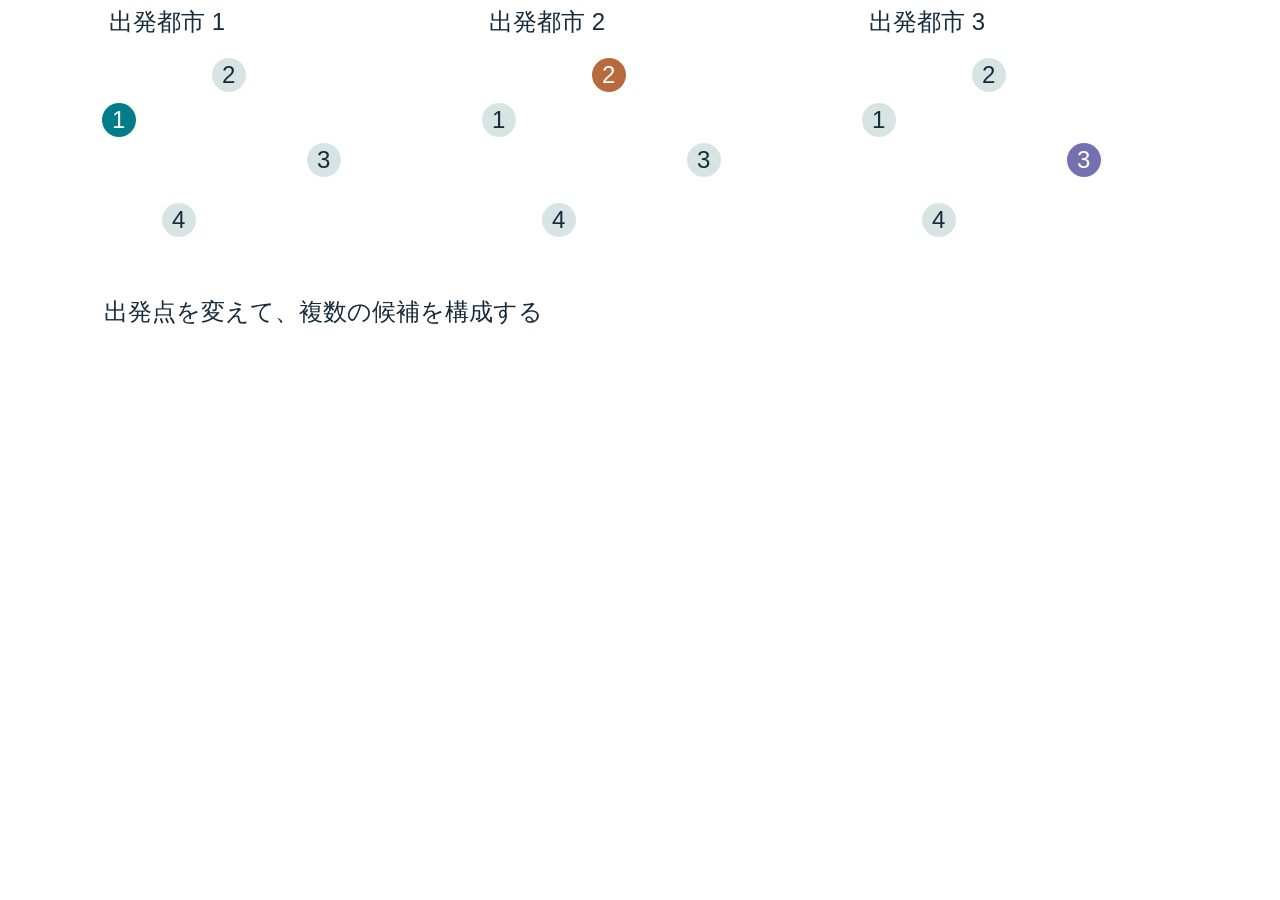
==== html/pomo/index.html @ bd85990f "Add uv-based Quarto animation slide foundation and NCO example" ====
<!doctype html><html lang="ja"><meta charset="utf-8">
<style>body{margin:0;font:24px 'Hiragino Sans','Yu Gothic',sans-serif}svg{width:100%;height:350px}text{fill:#182b3a}.route{fill:none;stroke-width:4}</style>
<svg viewBox="0 0 1152 350" role="img" aria-label="異なる出発都市から候補経路を作り、平均を基準に学習する"><g id="routes"></g><text x="40" y="320" id="explanation"></text></svg>
<script src="../../shared/frame.js"></script><script>
const pts=[[40,120],[150,75],[245,160],[100,220]],routes=[[0,1,2,3,0],[1,3,0,2,1],[2,3,0,1,2]],colors=['#007d88','#b66a3e','#7471b0'];
registerAnimation({steps:4,render(step){document.querySelector('#routes').innerHTML=routes.map((r,k)=>`<g transform="translate(${k*380+15},0)"><text x="30" y="30">出発都市 ${r[0]+1}</text><path class="route" stroke="${colors[k]}" d="${r.slice(0,Math.min(step+1,5)).map((n,i)=>`${i?'L':'M'}${pts[n]}`).join(' ')}"/>${pts.map(([x,y],i)=>`<circle cx="${x}" cy="${y}" r="17" fill="${i===r[0]?colors[k]:'#d8e4e3'}"/><text x="${x-7}" y="${y+8}" style="fill:${i===r[0]?'white':'#182b3a'}">${i+1}</text>`).join('')}</g>`).join('');document.querySelector('#explanation').textContent=step<4?'出発点を変えて、複数の候補を構成する':'学習：複数経路の平均を基準に更新　／　推論：最短の候補を採用';}});
</script></html>
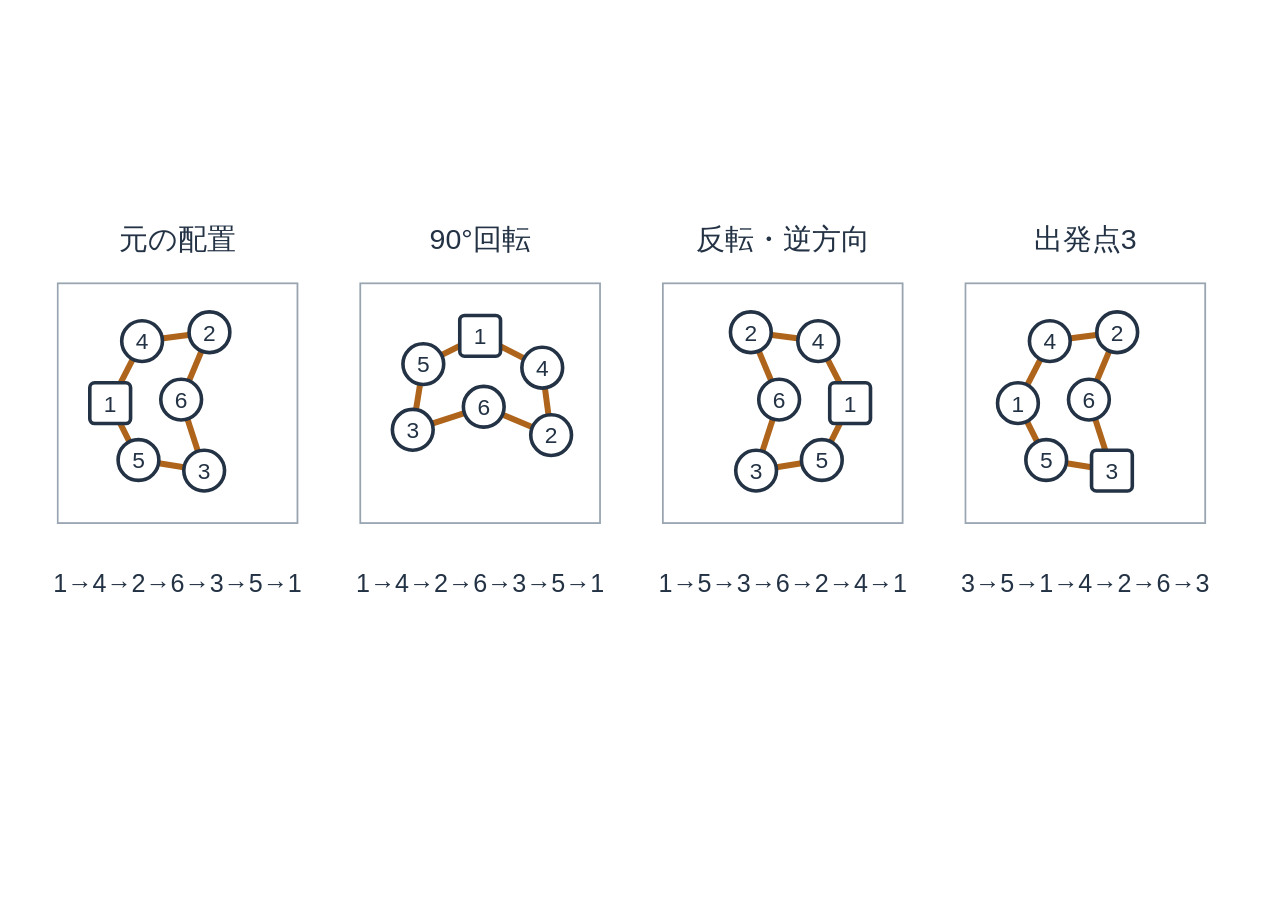
==== commit c5e2ae28: "Restore original slide content and motion, add bibliography pages, refine theme" ====
--- a/html/pomo/index.html
+++ b/html/pomo/index.html
@@ -1,7 +1 @@
-<!doctype html><html lang="ja"><meta charset="utf-8">
-<style>body{margin:0;font:24px 'Hiragino Sans','Yu Gothic',sans-serif}svg{width:100%;height:350px}text{fill:#182b3a}.route{fill:none;stroke-width:4}</style>
-<svg viewBox="0 0 1152 350" role="img" aria-label="異なる出発都市から候補経路を作り、平均を基準に学習する"><g id="routes"></g><text x="40" y="320" id="explanation"></text></svg>
-<script src="../../shared/frame.js"></script><script>
-const pts=[[40,120],[150,75],[245,160],[100,220]],routes=[[0,1,2,3,0],[1,3,0,2,1],[2,3,0,1,2]],colors=['#007d88','#b66a3e','#7471b0'];
-registerAnimation({steps:4,render(step){document.querySelector('#routes').innerHTML=routes.map((r,k)=>`<g transform="translate(${k*380+15},0)"><text x="30" y="30">出発都市 ${r[0]+1}</text><path class="route" stroke="${colors[k]}" d="${r.slice(0,Math.min(step+1,5)).map((n,i)=>`${i?'L':'M'}${pts[n]}`).join(' ')}"/>${pts.map(([x,y],i)=>`<circle cx="${x}" cy="${y}" r="17" fill="${i===r[0]?colors[k]:'#d8e4e3'}"/><text x="${x-7}" y="${y+8}" style="fill:${i===r[0]?'white':'#182b3a'}">${i+1}</text>`).join('')}</g>`).join('');document.querySelector('#explanation').textContent=step<4?'出発点を変えて、複数の候補を構成する':'学習：複数経路の平均を基準に更新　／　推論：最短の候補を採用';}});
-</script></html>
+<!doctype html><html lang="ja"><head><meta charset="utf-8"><meta name="viewport" content="width=device-width,initial-scale=1"><title>説明図</title><link rel="stylesheet" href="../shared/figure.css"><link rel="stylesheet" href="style.css"></head><body><header><h1>説明図</h1></header><main id="stage" aria-label="説明図"></main><script type="module" src="main.mjs"></script></body></html>
--- a/html/shared/figure.css
+++ b/html/shared/figure.css
@@ -0,0 +1,5 @@
+:root{color-scheme:light;font-family:"Hiragino Kaku Gothic ProN","Yu Gothic",sans-serif;color:#233244;background:#ffffff}*{box-sizing:border-box}body{margin:0;padding:14px 20px;height:100vh;display:flex;flex-direction:column;overflow:hidden}header{display:flex;align-items:baseline;justify-content:space-between;gap:20px}h1{font-size:20px;margin:0;font-weight:600}#stage{flex:1;min-height:0;cursor:pointer}#stage svg{width:100%;height:100%;display:block}.embedded header{display:none}
+
+.embedded{padding:0 10px}
+
+body{padding:8px 12px}header{display:none}#stage{width:100%;height:100%}
--- a/html/pomo/style.css
+++ b/html/pomo/style.css
@@ -0,0 +1 @@
+/* 図固有のスタイル。共通レイアウトは ../shared/figure.css。 */
